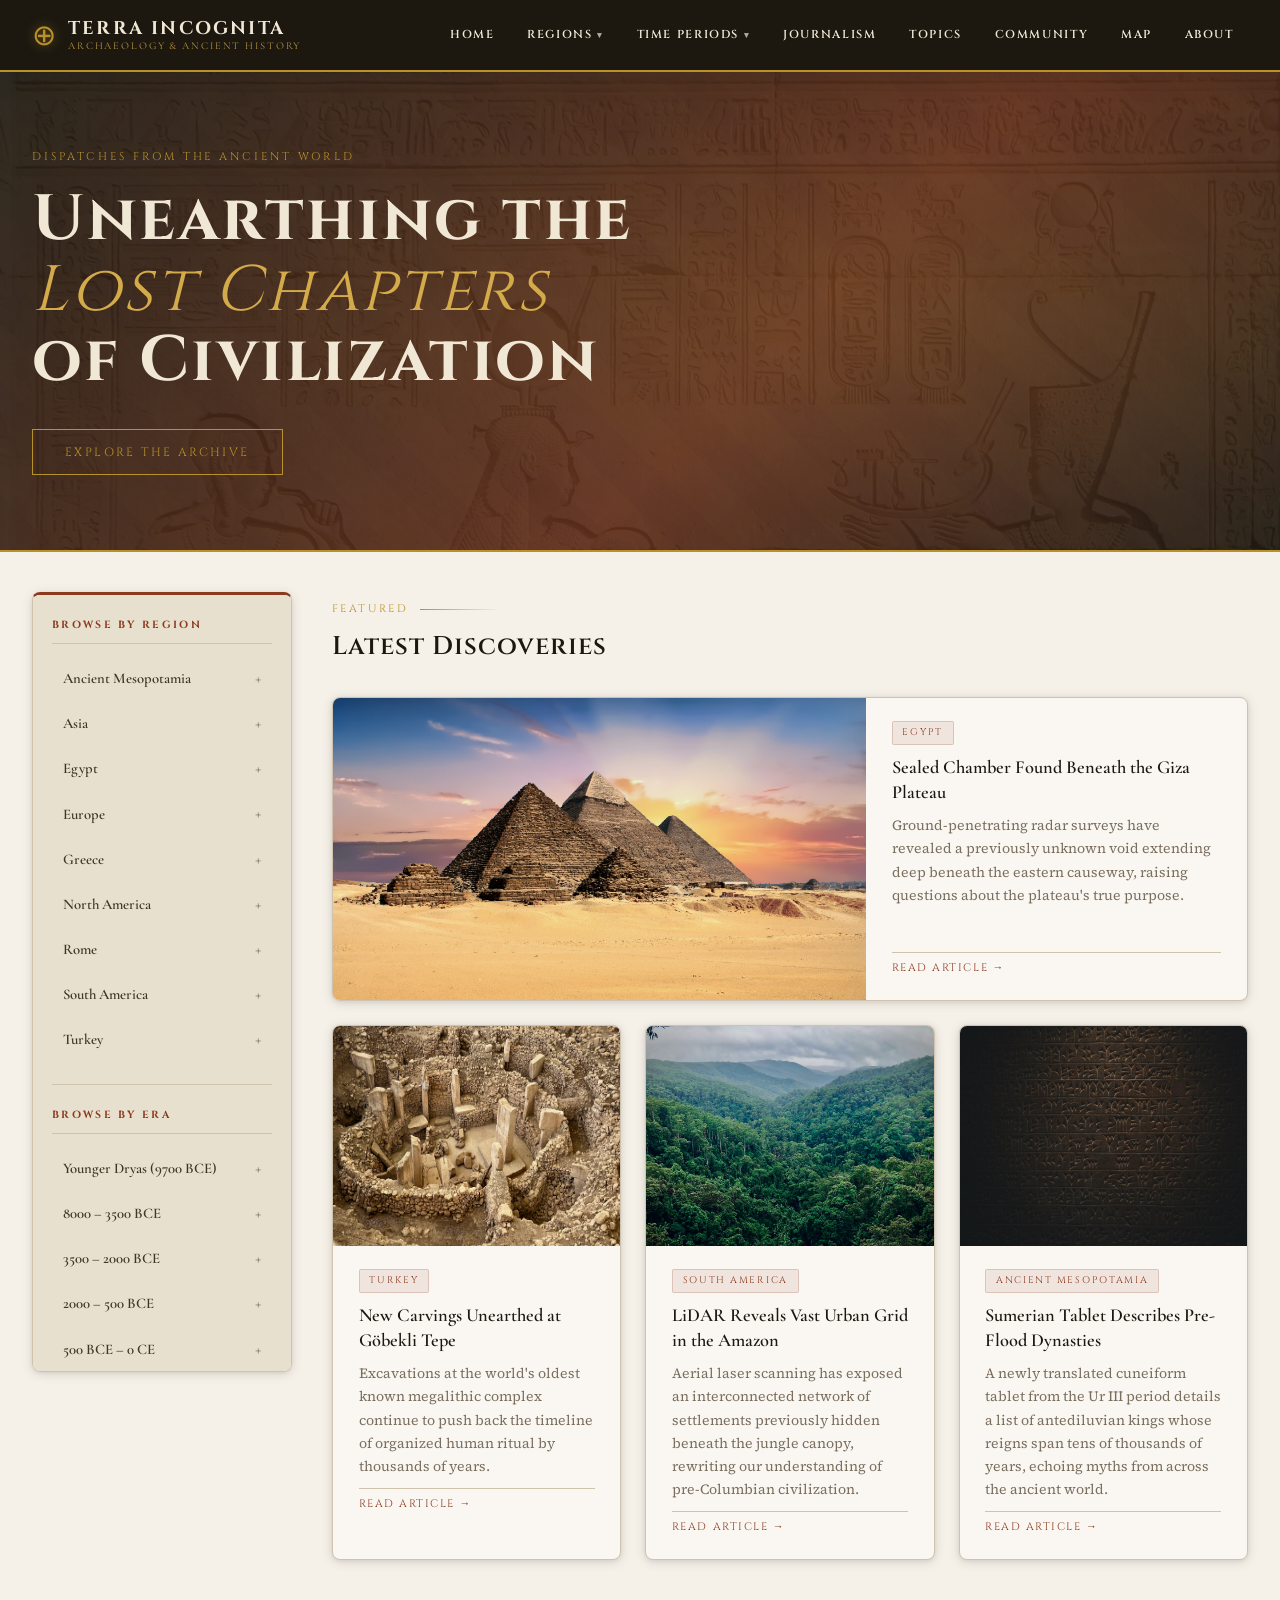
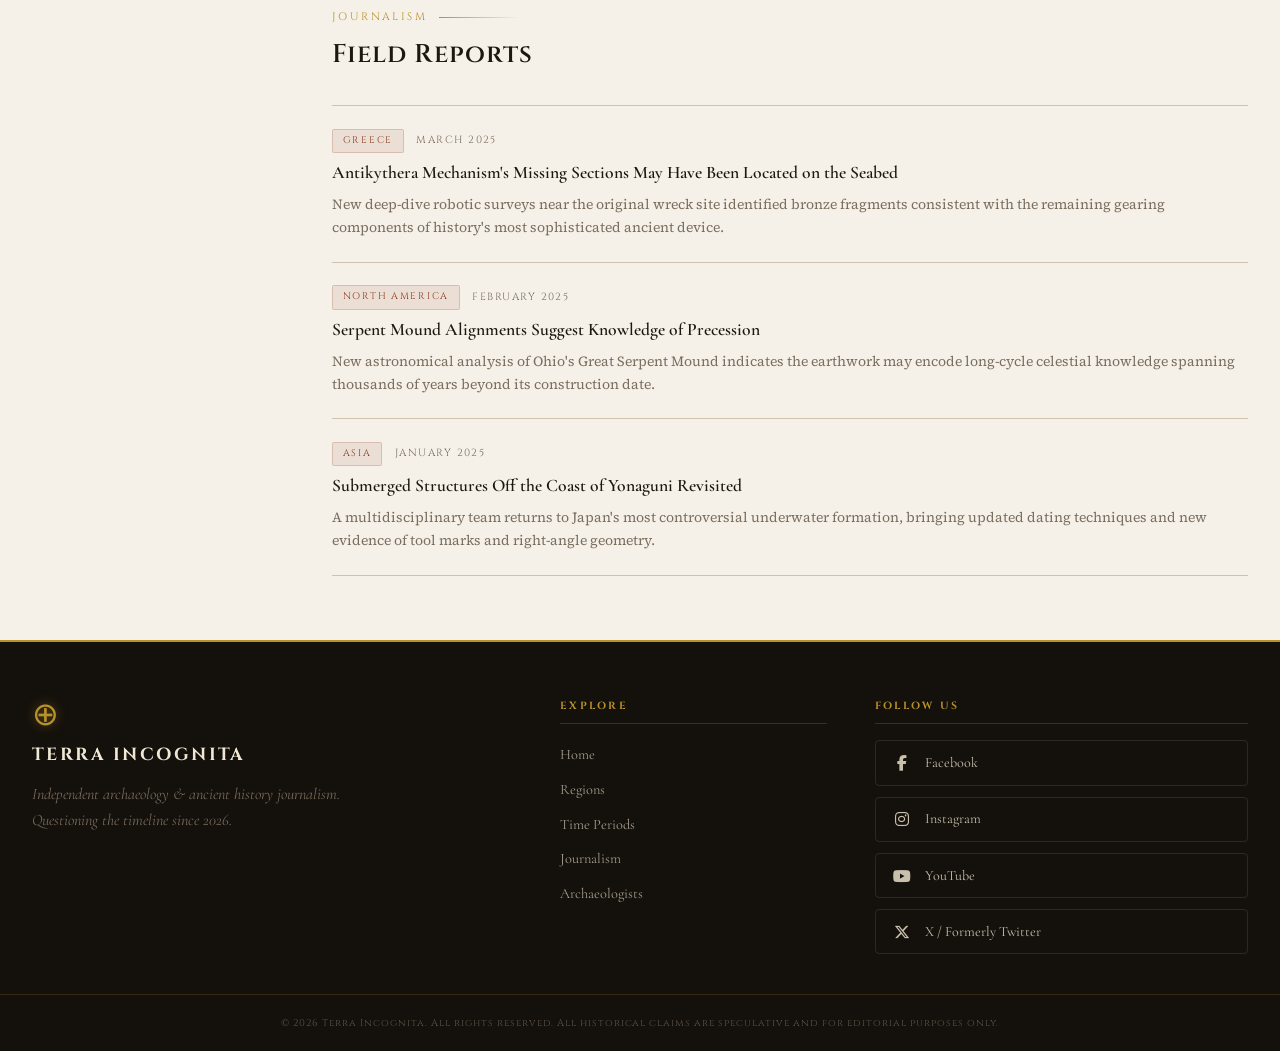
==== index.html @ e6fec1bd "Initial commit, adding files to repository" ====
<!DOCTYPE html>
<html lang="en">
<head>
  <meta charset="UTF-8" />
  <meta name="viewport" content="width=device-width, initial-scale=1.0" />
  <meta name="description" content="Terra Incognita is an interactive research platform dedicated to archaeology and ancient history. We explore the mysteries of the past, speculate about pre-flood civilizations, question established timelines, and share groundbreaking discoveries from around the world." />
  <meta name="keywords" content="archaeology, ancient history, discoveries, ancient civilizations" />
  <title>Terra Incognita — Archaeology & Ancient History</title>
  <link rel="stylesheet" href="css/styles.css" />
  <!-- Google Fonts -->
  <link rel="preconnect" href="https://fonts.googleapis.com">
  <link rel="preconnect" href="https://fonts.gstatic.com" crossorigin>
  <link href="https://fonts.googleapis.com/css2?family=Cormorant+Garamond:ital,wght@0,300;0,400;0,600;0,700;1,300;1,400&family=Cinzel:wght@400;600;700&family=Source+Serif+4:ital,wght@0,300;0,400;1,300&display=swap" rel="stylesheet">
  <!-- Font Awesome for social icons -->
  <link rel="stylesheet" href="https://cdnjs.cloudflare.com/ajax/libs/font-awesome/6.5.0/css/all.min.css" />
</head>
<body>

  <!-- ===== HEADER / NAV ===== -->
  <header class="site-header">
    <div class="header-inner">
      <div class="logo">
        <span class="logo-symbol">⊕</span>
        <div class="logo-text">
          <span class="logo-title">Terra Incognita</span>
          <span class="logo-sub">Archaeology &amp; Ancient History</span>
        </div>
      </div>

      <nav class="main-nav">
        <ul class="nav-list">

          <li class="nav-item"><a href="#" class="nav-link">Home</a></li>

          <!-- REGIONS DROPDOWN -->
          <li class="nav-item has-dropdown">
            <a href="#" class="nav-link dropdown-toggle">
              Regions <span class="caret">&#9662;</span>
            </a>
            <ul class="dropdown-menu">
              <li><a href="#">Ancient Mesopotamia</a></li>
              <li><a href="#">Asia</a></li>
              <li><a href="#">Egypt</a></li>
              <li><a href="#">Europe</a></li>
              <li><a href="#">Greece</a></li>
              <li><a href="#">North America</a></li>
              <li><a href="#">Rome</a></li>
              <li><a href="#">South America</a></li>
              <li><a href="#">Turkey</a></li>
            </ul>
          </li>

          <!-- TIME PERIODS DROPDOWN -->
          <li class="nav-item has-dropdown">
            <a href="#" class="nav-link dropdown-toggle">
              Time Periods <span class="caret">&#9662;</span>
            </a>
            <ul class="dropdown-menu">
              <li><a href="#">Younger Dryas (9700 BCE)</a></li>
              <li><a href="#">8000 – 3500 BCE</a></li>
              <li><a href="#">3500 – 2000 BCE</a></li>
              <li><a href="#">2000 – 500 BCE</a></li>
              <li><a href="#">500 BCE – 0 CE</a></li>
            </ul>
          </li>

          <li class="nav-item"><a href="#" class="nav-link">Journalism</a></li>
          <li class="nav-item"><a href="#" class="nav-link">Topics</a></li>
          <li class="nav-item"><a href="#" class="nav-link">Community</a></li>
          <li class="nav-item"><a href="#" class="nav-link">Map</a></li>
          <li class="nav-item"><a href="#" class="nav-link">About</a></li>

        </ul>
      </nav>

      <!-- Hamburger for mobile -->
      <button class="hamburger" id="hamburger" aria-label="Open menu">
        <span></span><span></span><span></span>
      </button>
    </div>
  </header>

  <!-- ===== HERO BANNER ===== -->
  <section class="hero">
    <div class="hero-content">
      <p class="hero-eyebrow">Dispatches from the Ancient World</p>
      <h1 class="hero-headline">Unearthing the<br><em>Lost Chapters</em><br>of Civilization</h1>
      <a href="#" class="hero-cta">Explore the Archive</a>
    </div>
    <div class="hero-img">
      <img src="images/bambuk-egypt-2230584.jpg" alt="Ancient hieroglyphs" class="hero-img2">
    </div>
    <div class="hero-overlay"></div>
  </section>

  <!-- ===== MAIN LAYOUT ===== -->
  <div class="page-wrapper">

    <!-- ===== SIDEBAR ===== -->
    <aside class="sidebar">
      <div class="sidebar-inner">

        <h3 class="sidebar-heading">Browse by Region</h3>

        <!-- Region: Ancient Mesopotamia -->
        <details class="sidebar-section">
          <summary class="sidebar-region">Ancient Mesopotamia</summary>
          <ul class="sidebar-nested">
            <li><a href="#">— Sub-topic 1</a></li>
            <li><a href="#">— Sub-topic 2</a></li>
            <li><a href="#">— Sub-topic 3</a></li>
          </ul>
        </details>

        <!-- Region: Asia -->
        <details class="sidebar-section">
          <summary class="sidebar-region">Asia</summary>
          <ul class="sidebar-nested">
            <li><a href="#">— Sub-topic 1</a></li>
            <li><a href="#">— Sub-topic 2</a></li>
            <li><a href="#">— Sub-topic 3</a></li>
          </ul>
        </details>

        <!-- Region: Egypt -->
        <details class="sidebar-section">
          <summary class="sidebar-region">Egypt</summary>
          <ul class="sidebar-nested">
            <li><a href="#">— Sub-topic 1</a></li>
            <li><a href="#">— Sub-topic 2</a></li>
            <li><a href="#">— Sub-topic 3</a></li>
          </ul>
        </details>

        <!-- Region: Europe -->
        <details class="sidebar-section">
          <summary class="sidebar-region">Europe</summary>
          <ul class="sidebar-nested">
            <li><a href="#">— Sub-topic 1</a></li>
            <li><a href="#">— Sub-topic 2</a></li>
            <li><a href="#">— Sub-topic 3</a></li>
          </ul>
        </details>

        <!-- Region: Greece -->
        <details class="sidebar-section">
          <summary class="sidebar-region">Greece</summary>
          <ul class="sidebar-nested">
            <li><a href="#">— Sub-topic 1</a></li>
            <li><a href="#">— Sub-topic 2</a></li>
            <li><a href="#">— Sub-topic 3</a></li>
          </ul>
        </details>

        <!-- Region: North America -->
        <details class="sidebar-section">
          <summary class="sidebar-region">North America</summary>
          <ul class="sidebar-nested">
            <li><a href="#">— Sub-topic 1</a></li>
            <li><a href="#">— Sub-topic 2</a></li>
            <li><a href="#">— Sub-topic 3</a></li>
          </ul>
        </details>

        <!-- Region: Rome -->
        <details class="sidebar-section">
          <summary class="sidebar-region">Rome</summary>
          <ul class="sidebar-nested">
            <li><a href="#">— Sub-topic 1</a></li>
            <li><a href="#">— Sub-topic 2</a></li>
            <li><a href="#">— Sub-topic 3</a></li>
          </ul>
        </details>

        <!-- Region: South America -->
        <details class="sidebar-section">
          <summary class="sidebar-region">South America</summary>
          <ul class="sidebar-nested">
            <li><a href="#">— Sub-topic 1</a></li>
            <li><a href="#">— Sub-topic 2</a></li>
            <li><a href="#">— Sub-topic 3</a></li>
          </ul>
        </details>

        <!-- Region: Turkey -->
        <details class="sidebar-section">
          <summary class="sidebar-region">Turkey</summary>
          <ul class="sidebar-nested">
            <li><a href="#">— Sub-topic 1</a></li>
            <li><a href="#">— Sub-topic 2</a></li>
            <li><a href="#">— Sub-topic 3</a></li>
          </ul>
        </details>

        <div class="sidebar-divider"></div>

        <h3 class="sidebar-heading">Browse by Era</h3>

        <!-- Time Period: Younger Dryas -->
        <details class="sidebar-section">
          <summary class="sidebar-region">Younger Dryas (9700 BCE)</summary>
          <ul class="sidebar-nested">
            <li><a href="#">— Sub-topic 1</a></li>
            <li><a href="#">— Sub-topic 2</a></li>
            <li><a href="#">— Sub-topic 3</a></li>
          </ul>
        </details>

        <!-- Time Period: 8000–3500 BCE -->
        <details class="sidebar-section">
          <summary class="sidebar-region">8000 – 3500 BCE</summary>
          <ul class="sidebar-nested">
            <li><a href="#">— Sub-topic 1</a></li>
            <li><a href="#">— Sub-topic 2</a></li>
            <li><a href="#">— Sub-topic 3</a></li>
          </ul>
        </details>

        <!-- Time Period: 3500–2000 BCE -->
        <details class="sidebar-section">
          <summary class="sidebar-region">3500 – 2000 BCE</summary>
          <ul class="sidebar-nested">
            <li><a href="#">— Sub-topic 1</a></li>
            <li><a href="#">— Sub-topic 2</a></li>
            <li><a href="#">— Sub-topic 3</a></li>
          </ul>
        </details>

        <!-- Time Period: 2000–500 BCE -->
        <details class="sidebar-section">
          <summary class="sidebar-region">2000 – 500 BCE</summary>
          <ul class="sidebar-nested">
            <li><a href="#">— Sub-topic 1</a></li>
            <li><a href="#">— Sub-topic 2</a></li>
            <li><a href="#">— Sub-topic 3</a></li>
          </ul>
        </details>

        <!-- Time Period: 500 BCE–0 CE -->
        <details class="sidebar-section">
          <summary class="sidebar-region">500 BCE – 0 CE</summary>
          <ul class="sidebar-nested">
            <li><a href="#">— Sub-topic 1</a></li>
            <li><a href="#">— Sub-topic 2</a></li>
            <li><a href="#">— Sub-topic 3</a></li>
          </ul>
        </details>

      </div>
    </aside>

    <!-- ===== MAIN CONTENT ===== -->
    <main class="main-content">

      <div class="section-label">Featured</div>
      <h2 class="section-title">Latest Discoveries</h2>

      <div class="card-grid">

        <article class="card card-featured">
          <div class="card-img-wrap">
            <div class="card-img-placeholder img-1">
              <img src="images/pyramids_giza1.jpg" alt="Pyramids of Giza">
            </div>
          </div>
          <div class="card-body">
            <span class="card-tag">Egypt</span>
            <h3 class="card-title">Sealed Chamber Found Beneath the Giza Plateau</h3>
            <p class="card-excerpt">Ground-penetrating radar surveys have revealed a previously unknown void extending deep beneath the eastern causeway, raising questions about the plateau's true purpose.</p>
            <a href="#" class="card-link">Read Article →</a>
          </div>
        </article>

        <article class="card">
          <div class="card-img-wrap">
            <div class="card-img-placeholder img-2">
              <img src="images/gobekli_tepe1.jpg" alt="Göbekli Tepe carvings">
            </div>
          </div>
          <div class="card-body">
            <span class="card-tag">Turkey</span>
            <h3 class="card-title">New Carvings Unearthed at Göbekli Tepe</h3>
            <p class="card-excerpt">Excavations at the world's oldest known megalithic complex continue to push back the timeline of organized human ritual by thousands of years.</p>
            <a href="#" class="card-link">Read Article →</a>
          </div>
        </article>

        <article class="card">
          <div class="card-img-wrap">
            <div class="card-img-placeholder img-3">
              <img src="images/amazon_rainforest1.jpg" alt="Amazon jungle">
            </div>
          </div>
          <div class="card-body">
            <span class="card-tag">South America</span>
            <h3 class="card-title">LiDAR Reveals Vast Urban Grid in the Amazon</h3>
            <p class="card-excerpt">Aerial laser scanning has exposed an interconnected network of settlements previously hidden beneath the jungle canopy, rewriting our understanding of pre-Columbian civilization.</p>
            <a href="#" class="card-link">Read Article →</a>
          </div>
        </article>

        <article class="card">
          <div class="card-img-wrap">
            <div class="card-img-placeholder img-4">
              <img src="images/sumerian_tablet.jpg" alt="Sumerian cuneiform tablet">
            </div>
          </div>
          <div class="card-body">
            <span class="card-tag">Ancient Mesopotamia</span>
            <h3 class="card-title">Sumerian Tablet Describes Pre-Flood Dynasties</h3>
            <p class="card-excerpt">A newly translated cuneiform tablet from the Ur III period details a list of antediluvian kings whose reigns span tens of thousands of years, echoing myths from across the ancient world.</p>
            <a href="#" class="card-link">Read Article →</a>
          </div>
        </article>

      </div>

      <div class="section-label" style="margin-top:3rem;">Journalism</div>
      <h2 class="section-title">Field Reports</h2>

      <div class="list-articles">
        <article class="list-article">
          <div class="list-article-meta">
            <span class="card-tag">Greece</span>
            <span class="list-date">March 2025</span>
          </div>
          <h4><a href="#">Antikythera Mechanism's Missing Sections May Have Been Located on the Seabed</a></h4>
          <p>New deep-dive robotic surveys near the original wreck site identified bronze fragments consistent with the remaining gearing components of history's most sophisticated ancient device.</p>
        </article>
        <article class="list-article">
          <div class="list-article-meta">
            <span class="card-tag">North America</span>
            <span class="list-date">February 2025</span>
          </div>
          <h4><a href="#">Serpent Mound Alignments Suggest Knowledge of Precession</a></h4>
          <p>New astronomical analysis of Ohio's Great Serpent Mound indicates the earthwork may encode long-cycle celestial knowledge spanning thousands of years beyond its construction date.</p>
        </article>
        <article class="list-article">
          <div class="list-article-meta">
            <span class="card-tag">Asia</span>
            <span class="list-date">January 2025</span>
          </div>
          <h4><a href="#">Submerged Structures Off the Coast of Yonaguni Revisited</a></h4>
          <p>A multidisciplinary team returns to Japan's most controversial underwater formation, bringing updated dating techniques and new evidence of tool marks and right-angle geometry.</p>
        </article>
      </div>

    </main>
  </div><!-- End-page-wrapper -->

  <!-- ===== FOOTER ===== -->
  <footer class="site-footer">
    <div class="footer-inner">

      <div class="footer-brand">
        <span class="logo-symbol">⊕</span>
        <span class="footer-brand-name">Terra Incognita</span>
        <p class="footer-tagline">Independent archaeology &amp; ancient history journalism.<br>Questioning the timeline since 2026.</p>
      </div>

      <div class="footer-links">
        <h4 class="footer-heading">Explore</h4>
        <ul>
          <li><a href="#">Home</a></li>
          <li><a href="#">Regions</a></li>
          <li><a href="#">Time Periods</a></li>
          <li><a href="#">Journalism</a></li>
          <li><a href="#">Archaeologists</a></li>
        </ul>
      </div>

      <div class="footer-social">
        <h4 class="footer-heading">Follow Us</h4>
        <div class="social-icons">

          <a href="#" class="social-icon facebook" aria-label="Facebook">
            <i class="fa-brands fa-facebook-f"></i>
            <span>Facebook</span>
          </a>

          <a href="#" class="social-icon instagram" aria-label="Instagram">
            <i class="fa-brands fa-instagram"></i>
            <span>Instagram</span>
          </a>

          <a href="#" class="social-icon youtube" aria-label="YouTube">
            <i class="fa-brands fa-youtube"></i>
            <span>YouTube</span>
          </a>

          <a href="#" class="social-icon twitter" aria-label="X">
            <i class="fa-brands fa-x-twitter"></i>
            <span>X / Formerly Twitter</span>
          </a>

        </div>
      </div>

    </div>

    <div class="footer-bottom">
      <p>&copy; 2026 Terra Incognita. All rights reserved. All historical claims are speculative and for editorial purposes only.</p>
    </div>
  </footer>

  <script>
    // Mobile hamburger toggle
    const ham = document.getElementById('hamburger');
    const nav = document.querySelector('.main-nav');
    ham.addEventListener('click', () => {
      nav.classList.toggle('open');
      ham.classList.toggle('active');
    });

    // Close dropdown on outside click
    document.addEventListener('click', (e) => {
      if (!e.target.closest('.has-dropdown')) {
        document.querySelectorAll('.dropdown-menu').forEach(d => d.classList.remove('show'));
      }
    });

    // Nav dropdown toggle on click (better than CSS hover for accessibility)
    document.querySelectorAll('.has-dropdown > .nav-link').forEach(link => {
      link.addEventListener('click', (e) => {
        e.preventDefault();
        const menu = link.nextElementSibling;
        const isOpen = menu.classList.contains('show');
        document.querySelectorAll('.dropdown-menu').forEach(d => d.classList.remove('show'));
        if (!isOpen) menu.classList.add('show');
      });
    });
  </script>
</body>
</html>
---- css/styles.css ----
/* ============================================================
   TERRA INCOGNITA — Main Stylesheet
   Aesthetic: Aged parchment meets editorial museum catalog
   ============================================================ */

/* ── CSS Custom Properties ── */
:root {
  --color-bg:         #f5f0e8;       /* warm parchment */
  --color-bg-alt:     #ede7d9;       /* slightly darker parchment */
  --color-surface:    #faf7f2;       /* near-white card bg */
  --color-dark:       #1c1810;       /* deep ink brown */
  --color-mid:        #3d3527;       /* medium brown */
  --color-text:       #2e2619;       /* body text */
  --color-muted:      #7a6e5f;       /* secondary text */
  --color-accent:     #8b3a1e;       /* terracotta red */
  --color-accent-lt:  #c0602e;       /* lighter terracotta */
  --color-gold:       #b8912a;       /* antique gold */
  --color-gold-lt:    #d4ab4a;       /* lighter gold */
  --color-border:     #cfc3ae;       /* parchment border */
  --color-border-dk:  #9e8f7a;       /* darker border */
  --color-header-bg:  #1c1810;       /* header background */
  --color-header-txt: #f0e8d5;       /* header text */
  --color-sidebar-bg: #e8e0cf;       /* sidebar background */
  --color-footer-bg:  #14100b;       /* deep footer */
  --color-footer-txt: #c8bfad;       /* footer text */

  --font-display:     'Cinzel', 'Times New Roman', serif;
  --font-serif:       'Cormorant Garamond', 'Georgia', serif;
  --font-body:        'Source Serif 4', 'Georgia', serif;

  --radius-sm:        4px;
  --radius-md:        8px;
  --shadow-card:      0 2px 12px rgba(28,24,16,0.12), 0 1px 4px rgba(28,24,16,0.08);
  --shadow-nav:       0 4px 24px rgba(28,24,16,0.25);

  --nav-height:       72px;
  --sidebar-width:    260px;
  --max-width:        1300px;

  --transition:       0.22s ease;
}

/* ── Reset & Base ── */
*, *::before, *::after { box-sizing: border-box; margin: 0; padding: 0; }

html { scroll-behavior: smooth; }

body {
  background-color: var(--color-bg);
  color: var(--color-text);
  font-family: var(--font-body);
  font-size: 16px;
  line-height: 1.7;
  min-height: 100vh;
}

a { color: var(--color-accent); text-decoration: none; transition: color var(--transition); }
a:hover { color: var(--color-gold); }

img { max-width: 100%; display: block; }

ul { list-style: none; }

/* ── Decorative rule helper ── */
.section-label {
  font-family: var(--font-display);
  font-size: 0.68rem;
  letter-spacing: 0.22em;
  text-transform: uppercase;
  color: var(--color-gold);
  display: flex;
  align-items: center;
  gap: 0.75rem;
  margin-bottom: 0.4rem;
}
.section-label::after {
  content: '';
  flex: 1;
  height: 1px;
  background: linear-gradient(to right, var(--color-gold), transparent);
  max-width: 80px;
}

.section-title {
  font-family: var(--font-display);
  font-size: 1.6rem;
  font-weight: 600;
  color: var(--color-dark);
  margin-bottom: 1.8rem;
  letter-spacing: 0.04em;
}

/* ============================================================
   HEADER
   ============================================================ */
.site-header {
  position: sticky;
  top: 0;
  z-index: 1000;
  background-color: var(--color-header-bg);
  border-bottom: 2px solid var(--color-gold);
  height: var(--nav-height);
  box-shadow: var(--shadow-nav);
}

.header-inner {
  max-width: var(--max-width);
  margin: 0 auto;
  padding: 0 2rem;
  height: 100%;
  display: flex;
  align-items: center;
  justify-content: space-between;
  gap: 2rem;
}

/* Logo */
.logo {
  display: flex;
  align-items: center;
  gap: 0.75rem;
  flex-shrink: 0;
  text-decoration: none;
}

.logo-symbol {
  font-size: 1.8rem;
  color: var(--color-gold);
  line-height: 1;
  filter: drop-shadow(0 0 6px rgba(184,145,42,0.5));
}

.logo-text {
  display: flex;
  flex-direction: column;
  line-height: 1.15;
}

.logo-title {
  font-family: var(--font-display);
  font-size: 1.15rem;
  font-weight: 700;
  color: var(--color-header-txt);
  letter-spacing: 0.12em;
  text-transform: uppercase;
}

.logo-sub {
  font-family: var(--font-serif);
  font-size: 0.65rem;
  color: var(--color-gold-lt);
  letter-spacing: 0.18em;
  text-transform: uppercase;
  opacity: 0.85;
}

/* Navigation */
.main-nav { flex: 1; }

.nav-list {
  display: flex;
  align-items: center;
  justify-content: flex-end;
  gap: 0.25rem;
}

.nav-item { position: relative; }

.nav-link {
  display: flex;
  align-items: center;
  gap: 0.3rem;
  padding: 0.45rem 0.9rem;
  font-family: var(--font-display);
  font-size: 0.72rem;
  font-weight: 600;
  letter-spacing: 0.14em;
  text-transform: uppercase;
  color: var(--color-header-txt);
  border-radius: var(--radius-sm);
  transition: color var(--transition), background var(--transition);
  white-space: nowrap;
}

.nav-link:hover,
.nav-item:hover > .nav-link {
  color: var(--color-gold);
  background: rgba(255,255,255,0.05);
}

.caret {
  font-size: 0.55rem;
  opacity: 0.7;
  transition: transform var(--transition);
}

.has-dropdown:hover .caret,
.dropdown-menu.show ~ .caret {
  transform: rotate(180deg);
}

/* Dropdown Menus */
.dropdown-menu {
  position: absolute;
  top: calc(100% + 8px);
  left: 50%;
  transform: translateX(-50%);
  background: var(--color-dark);
  border: 1px solid var(--color-gold);
  border-top: 2px solid var(--color-gold);
  border-radius: 0 0 var(--radius-md) var(--radius-md);
  min-width: 220px;
  padding: 0.5rem 0;
  opacity: 0;
  visibility: hidden;
  transform: translateX(-50%) translateY(-8px);
  transition: opacity var(--transition), transform var(--transition), visibility var(--transition);
  box-shadow: 0 8px 24px rgba(0,0,0,0.35);
  z-index: 999;
}

.dropdown-menu.show,
.has-dropdown:hover .dropdown-menu {
  opacity: 1;
  visibility: visible;
  transform: translateX(-50%) translateY(0);
}

.dropdown-menu li a {
  display: block;
  padding: 0.5rem 1.2rem;
  font-family: var(--font-serif);
  font-size: 0.88rem;
  color: var(--color-footer-txt);
  letter-spacing: 0.04em;
  transition: color var(--transition), background var(--transition), padding var(--transition);
}

.dropdown-menu li a:hover {
  color: var(--color-gold);
  background: rgba(184,145,42,0.08);
  padding-left: 1.6rem;
}

.dropdown-menu li + li {
  border-top: 1px solid rgba(255,255,255,0.06);
}

/* Hamburger */
.hamburger {
  display: none;
  flex-direction: column;
  gap: 5px;
  background: none;
  border: none;
  cursor: pointer;
  padding: 4px;
}

.hamburger span {
  display: block;
  width: 24px;
  height: 2px;
  background: var(--color-header-txt);
  transition: transform var(--transition), opacity var(--transition);
}

.hamburger.active span:nth-child(1) { transform: translateY(7px) rotate(45deg); }
.hamburger.active span:nth-child(2) { opacity: 0; }
.hamburger.active span:nth-child(3) { transform: translateY(-7px) rotate(-45deg); }

/* ============================================================
   HERO BANNER
   ============================================================ */
.hero {
  position: relative;
  min-height: 480px;
  display: flex;
  align-items: center;
  overflow: hidden;
  background:
    linear-gradient(135deg, rgba(28,24,16,0.82) 0%, rgba(139,58,30,0.55) 60%, rgba(28,24,16,0.7) 100%),
    repeating-linear-gradient(
      45deg,
      transparent,
      transparent 40px,
      rgba(184,145,42,0.04) 40px,
      rgba(184,145,42,0.04) 80px
    ),
    #2a2016;
  border-bottom: 2px solid var(--color-gold);
}

.hero::before {
  content: '';
  position: absolute;
  inset: 0;
  background:
    radial-gradient(ellipse at 70% 50%, rgba(184,145,42,0.12) 0%, transparent 60%);
  pointer-events: none;
}

.hero-content {
  max-width: var(--max-width);
  width: 100%;
  margin: 0 auto;
  padding: 4rem 2rem;
  position: relative;
  z-index: 2;
}

.hero-eyebrow {
  font-family: var(--font-display);
  font-size: 0.7rem;
  letter-spacing: 0.26em;
  text-transform: uppercase;
  color: var(--color-gold);
  margin-bottom: 1.2rem;
}

.hero-headline {
  font-family: var(--font-display);
  font-size: clamp(2.4rem, 5vw, 4.2rem);
  font-weight: 700;
  line-height: 1.1;
  color: var(--color-header-txt);
  letter-spacing: 0.04em;
  margin-bottom: 2rem;
}

.hero-headline em {
  font-style: italic;
  color: var(--color-gold-lt);
  font-weight: 300;
}

.hero-cta {
  display: inline-block;
  padding: 0.75rem 2rem;
  background: transparent;
  border: 1.5px solid var(--color-gold);
  color: var(--color-gold);
  font-family: var(--font-display);
  font-size: 0.75rem;
  letter-spacing: 0.2em;
  text-transform: uppercase;
  transition: background var(--transition), color var(--transition);
}

.hero-cta:hover {
  background: var(--color-gold);
  color: var(--color-dark);
}

.hero-img {
  position: absolute;
  top: 0;
  right: 0;
  bottom: 0;
  left: 0;
  opacity: 0.07;
}

/* ============================================================
   PAGE LAYOUT — Sidebar + Main
   ============================================================ */
.page-wrapper {
  max-width: var(--max-width);
  margin: 0 auto;
  padding: 0 2rem 4rem;
  display: grid;
  grid-template-columns: var(--sidebar-width) 1fr;
  gap: 2.5rem;
  align-items: start;
  padding-top: 2.5rem;
}

/* ============================================================
   SIDEBAR
   ============================================================ */
.sidebar {
  position: sticky;
  top: calc(var(--nav-height) + 1.5rem);
  max-height: calc(100vh - var(--nav-height) - 3rem);
  overflow-y: auto;
  background: var(--color-sidebar-bg);
  border: 1px solid var(--color-border);
  border-top: 3px solid var(--color-accent);
  border-radius: var(--radius-md);
  box-shadow: var(--shadow-card);
}

/* Custom scrollbar for sidebar */
.sidebar::-webkit-scrollbar { width: 5px; }
.sidebar::-webkit-scrollbar-track { background: transparent; }
.sidebar::-webkit-scrollbar-thumb { background: var(--color-border-dk); border-radius: 99px; }

.sidebar-inner { padding: 1.4rem 1.2rem 1.8rem; }

.sidebar-heading {
  font-family: var(--font-display);
  font-size: 0.65rem;
  letter-spacing: 0.22em;
  text-transform: uppercase;
  color: var(--color-accent);
  margin-bottom: 0.8rem;
  padding-bottom: 0.5rem;
  border-bottom: 1px solid var(--color-border);
}

.sidebar-divider {
  height: 1px;
  background: var(--color-border);
  margin: 1.4rem 0;
}

/* Sidebar details / collapsibles */
.sidebar-section {
  margin-bottom: 2px;
}

.sidebar-section summary.sidebar-region {
  display: flex;
  align-items: center;
  justify-content: space-between;
  padding: 0.5rem 0.7rem;
  font-family: var(--font-serif);
  font-size: 0.92rem;
  font-weight: 600;
  color: var(--color-mid);
  cursor: pointer;
  border-radius: var(--radius-sm);
  transition: background var(--transition), color var(--transition);
  list-style: none;
  user-select: none;
}

.sidebar-region::-webkit-details-marker { display: none; }

.sidebar-region::after {
  content: '+';
  font-size: 1rem;
  font-weight: 300;
  color: var(--color-muted);
  transition: transform var(--transition), color var(--transition);
  flex-shrink: 0;
}

.sidebar-section[open] > .sidebar-region::after {
  content: '−';
  color: var(--color-accent);
}

.sidebar-region:hover {
  background: rgba(139,58,30,0.07);
  color: var(--color-accent);
}

.sidebar-section[open] > .sidebar-region {
  color: var(--color-accent);
}

/* Nested list */
.sidebar-nested {
  padding: 0.4rem 0 0.6rem 0.6rem;
  border-left: 2px solid var(--color-border);
  margin-left: 1rem;
  margin-bottom: 0.2rem;
}

.sidebar-nested li a {
  display: block;
  padding: 0.3rem 0.5rem;
  font-family: var(--font-body);
  font-size: 0.82rem;
  color: var(--color-muted);
  transition: color var(--transition), padding var(--transition);
}

.sidebar-nested li a:hover {
  color: var(--color-accent);
  padding-left: 0.9rem;
}

/* ============================================================
   MAIN CONTENT
   ============================================================ */
.main-content {
  min-width: 0; /* prevent grid blowout */
  padding-top: 0.5rem;
}

/* ── Card Grid ── */
.card-grid {
  display: grid;
  grid-template-columns: repeat(auto-fill, minmax(260px, 1fr));
  gap: 1.5rem;
}

.card {
  background: var(--color-surface);
  border: 1px solid var(--color-border);
  border-radius: var(--radius-md);
  overflow: hidden;
  box-shadow: var(--shadow-card);
  transition: transform var(--transition), box-shadow var(--transition);
}

.card:hover {
  transform: translateY(-4px);
  box-shadow: 0 8px 28px rgba(28,24,16,0.18);
}

.card-featured {
  grid-column: 1 / -1;
  display: grid;
  grid-template-columns: 1.4fr 1fr;
}

.card-img-wrap { overflow: hidden; }

.card-img-placeholder {
  display: flex;
  width: 100%;
  height: 220px;
  transition: transform 0.4s ease;
}

.card-featured .card-img-placeholder { height: 100%; min-height: 260px; }

.card:hover .card-img-placeholder { transform: scale(1.04); }

/* Placeholder images using CSS gradients to simulate themed images
.img-1 {
  background: linear-gradient(135deg, #3d2e1a 0%, #6b4423 40%, #8b6635 70%, #b89054 100%);
}
.img-2 {
  background: linear-gradient(135deg, #1a2a3d 0%, #2d5a6b 40%, #4a8a7a 70%, #6baa8a 100%);
}
.img-3 {
  background: linear-gradient(135deg, #1a3d20 0%, #2d6b35 40%, #4a8a50 70%, #6baa72 100%);
}
.img-4 {
  background: linear-gradient(135deg, #3d1a1a 0%, #6b2828 40%, #8a4a35 70%, #aa7050 100%);
}*/

.card-body {
  padding: 1.4rem 1.6rem;
  display: flex;
  flex-direction: column;
  gap: 0.6rem;
}

.card-tag {
  font-family: var(--font-display);
  font-size: 0.6rem;
  letter-spacing: 0.18em;
  text-transform: uppercase;
  color: var(--color-accent);
  background: rgba(139,58,30,0.09);
  padding: 0.2rem 0.6rem;
  border-radius: 2px;
  align-self: flex-start;
  border: 1px solid rgba(139,58,30,0.2);
}

.card-title {
  font-family: var(--font-serif);
  font-size: 1.15rem;
  font-weight: 600;
  line-height: 1.35;
  color: var(--color-dark);
}

.card-excerpt {
  font-size: 0.88rem;
  color: var(--color-muted);
  line-height: 1.65;
}

.card-link {
  font-family: var(--font-display);
  font-size: 0.68rem;
  letter-spacing: 0.14em;
  text-transform: uppercase;
  color: var(--color-accent);
  margin-top: auto;
  padding-top: 0.4rem;
  border-top: 1px solid var(--color-border);
  transition: color var(--transition), letter-spacing var(--transition);
}

.card-link:hover {
  color: var(--color-gold);
  letter-spacing: 0.2em;
}

/* ── List Articles ── */
.list-articles {
  display: flex;
  flex-direction: column;
  gap: 0;
}

.list-article {
  padding: 1.4rem 0;
  border-bottom: 1px solid var(--color-border);
}

.list-article:first-child { border-top: 1px solid var(--color-border); }

.list-article-meta {
  display: flex;
  align-items: center;
  gap: 0.8rem;
  margin-bottom: 0.5rem;
}

.list-date {
  font-family: var(--font-display);
  font-size: 0.65rem;
  letter-spacing: 0.14em;
  color: var(--color-muted);
  text-transform: uppercase;
}

.list-article h4 {
  font-family: var(--font-serif);
  font-size: 1.1rem;
  font-weight: 600;
  color: var(--color-dark);
  line-height: 1.4;
  margin-bottom: 0.45rem;
}

.list-article h4 a {
  color: var(--color-dark);
  transition: color var(--transition);
}

.list-article h4 a:hover { color: var(--color-accent); }

.list-article p {
  font-size: 0.875rem;
  color: var(--color-muted);
  line-height: 1.65;
}

/* ============================================================
   FOOTER
   ============================================================ */
.site-footer {
  background-color: var(--color-footer-bg);
  border-top: 2px solid var(--color-gold);
  color: var(--color-footer-txt);
}

.footer-inner {
  max-width: var(--max-width);
  margin: 0 auto;
  padding: 3.5rem 2rem 2.5rem;
  display: grid;
  grid-template-columns: 1.8fr 1fr 1.4fr;
  gap: 3rem;
  align-items: start;
}

/* Footer brand */
.footer-brand {
  display: flex;
  flex-direction: column;
  gap: 0.7rem;
}

.footer-brand .logo-symbol {
  font-size: 2rem;
  color: var(--color-gold);
}

.footer-brand-name {
  font-family: var(--font-display);
  font-size: 1.1rem;
  font-weight: 700;
  color: var(--color-header-txt);
  letter-spacing: 0.14em;
  text-transform: uppercase;
}

.footer-tagline {
  font-family: var(--font-serif);
  font-size: 1rem;
  font-style: italic;
  color: var(--color-muted);
  line-height: 1.6;
  opacity: 0.95;
}

/* Footer links */
.footer-heading {
  font-family: var(--font-display);
  font-size: 0.65rem;
  letter-spacing: 0.22em;
  text-transform: uppercase;
  color: var(--color-gold);
  margin-bottom: 1rem;
  padding-bottom: 0.5rem;
  border-bottom: 1px solid rgba(184,145,42,0.25);
}

.footer-links ul {
  display: flex;
  flex-direction: column;
  gap: 0.45rem;
}

.footer-links ul li a {
  font-family: var(--font-serif);
  font-size: 0.9rem;
  color: var(--color-footer-txt);
  opacity: 0.8;
  transition: color var(--transition), opacity var(--transition);
}

.footer-links ul li a:hover {
  color: var(--color-gold);
  opacity: 1;
}

/* Social icons */
.social-icons {
  display: flex;
  flex-direction: column;
  gap: 0.7rem;
}

.social-icon {
  display: flex;
  align-items: center;
  gap: 0.85rem;
  padding: 0.6rem 1rem;
  border: 1px solid rgba(255,255,255,0.1);
  border-radius: var(--radius-sm);
  color: var(--color-footer-txt);
  font-family: var(--font-serif);
  font-size: 0.88rem;
  transition: background var(--transition), color var(--transition), border-color var(--transition), transform var(--transition);
  text-decoration: none;
}

.social-icon i {
  font-size: 1rem;
  width: 20px;
  text-align: center;
  flex-shrink: 0;
}

.social-icon:hover {
  transform: translateX(4px);
}

/* Platform-specific hover colors */
.social-icon.facebook:hover  { background: rgba(24,119,242,0.15); border-color: #1877f2; color: #5b9bf8; }
.social-icon.instagram:hover { background: rgba(225,48,108,0.15); border-color: #e1306c; color: #f77ab0; }
.social-icon.youtube:hover   { background: rgba(255,0,0,0.15);    border-color: #ff0000; color: #ff6464; }
.social-icon.twitter:hover   { background: rgba(255,255,255,0.08); border-color: rgba(255,255,255,0.35); color: #fff; }

/* Footer bottom bar */
.footer-bottom {
  border-top: 1px solid rgba(184,145,42,0.2);
  padding: 1.2rem 2rem;
  text-align: center;
}

.footer-bottom p {
  font-family: var(--font-display);
  font-size: 0.62rem;
  letter-spacing: 0.1em;
  color: var(--color-muted);
  opacity: 0.7;
}

/* ============================================================
   media queries for responsiveness
     (sidebar is removed, nav becomes hamburger style, card grid adjusts)
   ============================================================ */

/* Tablet */
@media (max-width: 1024px) {
  .page-wrapper {
    grid-template-columns: 220px 1fr;
    gap: 1.5rem;
  }
  .footer-inner {
    grid-template-columns: 1fr 1fr;
    gap: 2rem;
  }
  .footer-brand { grid-column: 1 / -1; }
}

/* Mobile */
@media (max-width: 768px) {
  .header-inner { padding: 0 1.2rem; }

  /* Show hamburger, hide nav */
  .hamburger { display: flex; }

  .main-nav {
    position: fixed;
    top: var(--nav-height);
    left: 0;
    right: 0;
    background: var(--color-dark);
    border-bottom: 2px solid var(--color-gold);
    padding: 1rem 1.5rem 1.5rem;
    transform: translateY(-110%);
    opacity: 0;
    transition: transform 0.3s ease, opacity 0.3s ease;
    z-index: 999;
    max-height: calc(100vh - var(--nav-height));
    overflow-y: auto;
  }

  .main-nav.open {
    transform: translateY(0);
    opacity: 1;
  }

  .nav-list {
    flex-direction: column;
    align-items: stretch;
    gap: 0;
  }

  .nav-link { padding: 0.75rem 0.5rem; font-size: 0.8rem; }

  .dropdown-menu {
    position: relative;
    transform: none;
    opacity: 1;
    visibility: visible;
    background: rgba(255,255,255,0.04);
    border: none;
    border-left: 2px solid var(--color-gold);
    margin-left: 1rem;
    box-shadow: none;
    display: none;
  }

  .dropdown-menu.show { display: block; }
  .has-dropdown:hover .dropdown-menu { opacity: 1; visibility: visible; }

  /* Sidebar disappears on mobile */
  .page-wrapper {
    grid-template-columns: 1fr;
    padding: 1.5rem 1rem 3rem;
  }

  .sidebar {
    display: none;
  }

  .card-featured {
    display: block;
    grid-template-columns: 1fr;
  }

  .card-img-placeholder {
    flex: 0 0 150px;
    height: 100%;
  }

  .footer-inner {
    grid-template-columns: 1fr;
    gap: 2rem;
    padding: 2.5rem 1.5rem 2rem;
  }

  .footer-brand { grid-column: unset; }

  .social-icons { flex-direction: row; flex-wrap: wrap; }
  .social-icon { flex: 1 1 calc(50% - 0.35rem); min-width: 130px; }
}

@media (max-width: 480px) {
  .hero-headline { font-size: 2rem; }
  .hero-img { display: flex; }
  .card-grid { grid-template-columns: 1fr; }
  .card-featured { grid-template-columns: 1fr; }
}
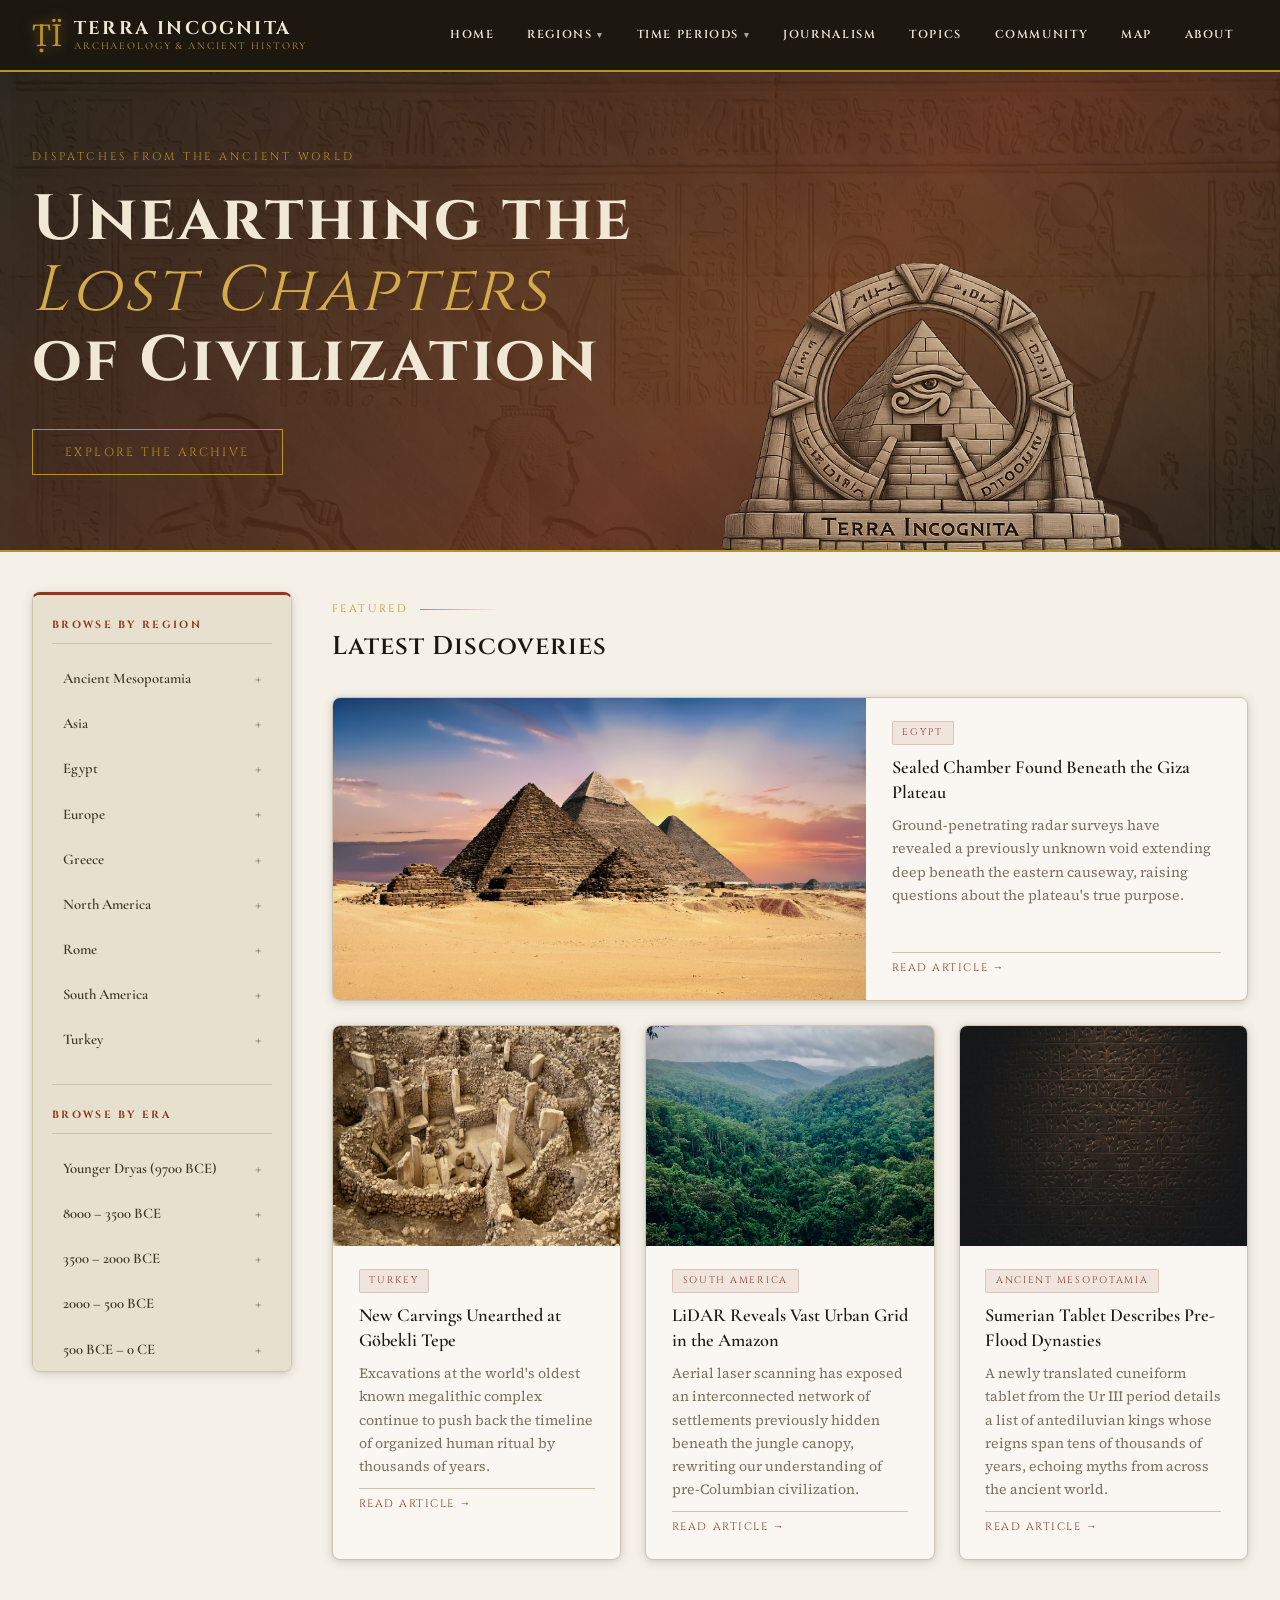
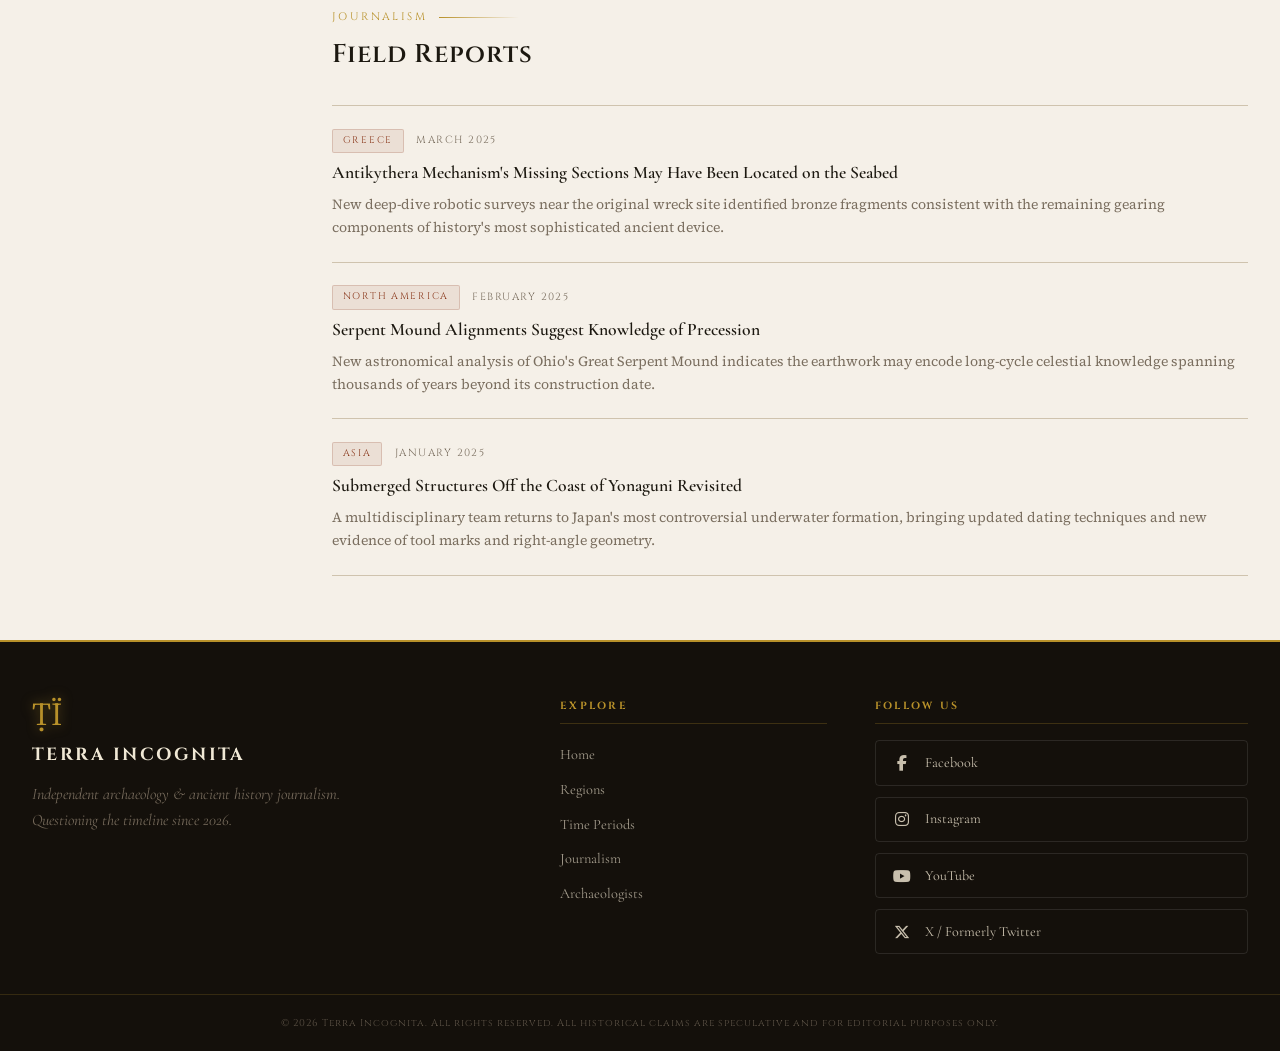
==== commit b9ac4018: "made changes to the logo next to title, added an image to the hero banner" ====
--- a/index.html
+++ b/index.html
@@ -20,7 +20,7 @@
   <header class="site-header">
     <div class="header-inner">
       <div class="logo">
-        <span class="logo-symbol">⊕</span>
+        <span class="logo-symbol">&#7788;&#207;</span>
         <div class="logo-text">
           <span class="logo-title">Terra Incognita</span>
           <span class="logo-sub">Archaeology &amp; Ancient History</span>
@@ -87,8 +87,11 @@
       <h1 class="hero-headline">Unearthing the<br><em>Lost Chapters</em><br>of Civilization</h1>
       <a href="#" class="hero-cta">Explore the Archive</a>
     </div>
-    <div class="hero-img">
-      <img src="images/bambuk-egypt-2230584.jpg" alt="Ancient hieroglyphs" class="hero-img2">
+    <div class="hero-img1-wrap">
+      <img src="images/bambuk-egypt-2230584.jpg" alt="Ancient hieroglyphs" class="hero-img1">
+    </div>
+    <div class="hero-img2-wrap">
+      <img src="images/Ti_logo.png" alt="Terra Incognita Logo" class="hero-img2">
     </div>
     <div class="hero-overlay"></div>
   </section>
@@ -353,9 +356,12 @@
     <div class="footer-inner">
 
       <div class="footer-brand">
-        <span class="logo-symbol">⊕</span>
+        <span class="logo-symbol">&#7788;&#207;</span>
         <span class="footer-brand-name">Terra Incognita</span>
         <p class="footer-tagline">Independent archaeology &amp; ancient history journalism.<br>Questioning the timeline since 2026.</p>
+          <!--<div class="footer-img-wrap">
+            <img src="images/alien_running.png" alt="Alien running away with a stone tablet" class="footer-img">
+          </div>-->
       </div>
 
       <div class="footer-links">
--- a/css/styles.css
+++ b/css/styles.css
@@ -124,7 +124,7 @@
 }
 
 .logo-symbol {
-  font-size: 1.8rem;
+  font-size: 2rem;
   color: var(--color-gold);
   line-height: 1;
   filter: drop-shadow(0 0 6px rgba(184,145,42,0.5));
@@ -352,13 +352,31 @@
   color: var(--color-dark);
 }
 
-.hero-img {
+.hero-img1 {
   position: absolute;
   top: 0;
   right: 0;
   bottom: 0;
   left: 0;
   opacity: 0.07;
+}
+
+.hero-img2-wrap {
+  position: absolute;
+  top: 76.5%;
+  left: 72%;
+  transform: translate(-50%, -50%);
+  z-index: 5;
+  pointer-events: none;
+ 
+
+}
+
+.hero-img2 {
+  width: 650px;
+  max-width: 80vw;
+  height: auto;
+  opacity: 0.80;
 }
 
 /* ============================================================
@@ -777,6 +795,22 @@
   letter-spacing: 0.1em;
   color: var(--color-muted);
   opacity: 0.7;
+}
+
+.footer-img-wrap {
+  position: absolute;
+  top: 56%;
+  left: 62%;
+  transform: translate(-50%, -50%);
+  z-index: 5;
+  pointer-events: none;
+}
+
+.footer-img {
+  width: 120px;
+  height: auto;
+  opacity: 0.60;
+ 
 }
 
 /* ============================================================
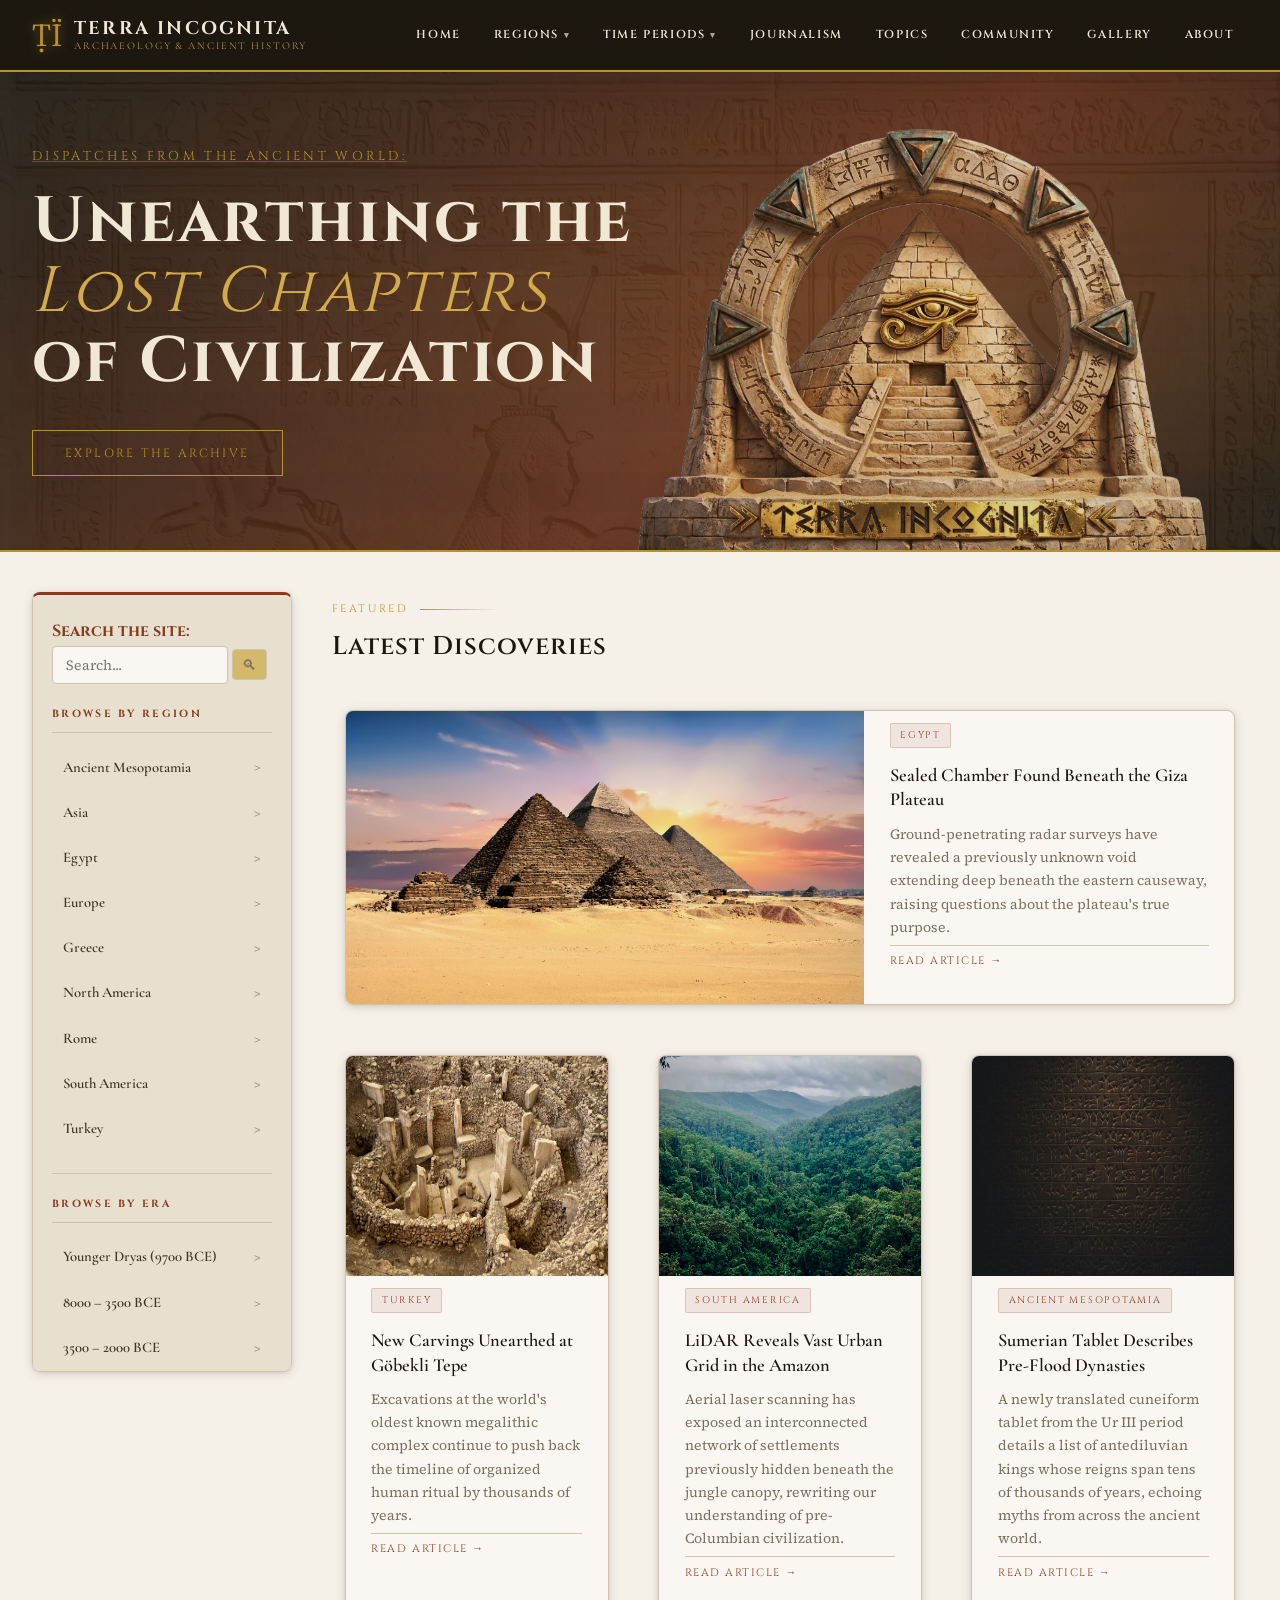
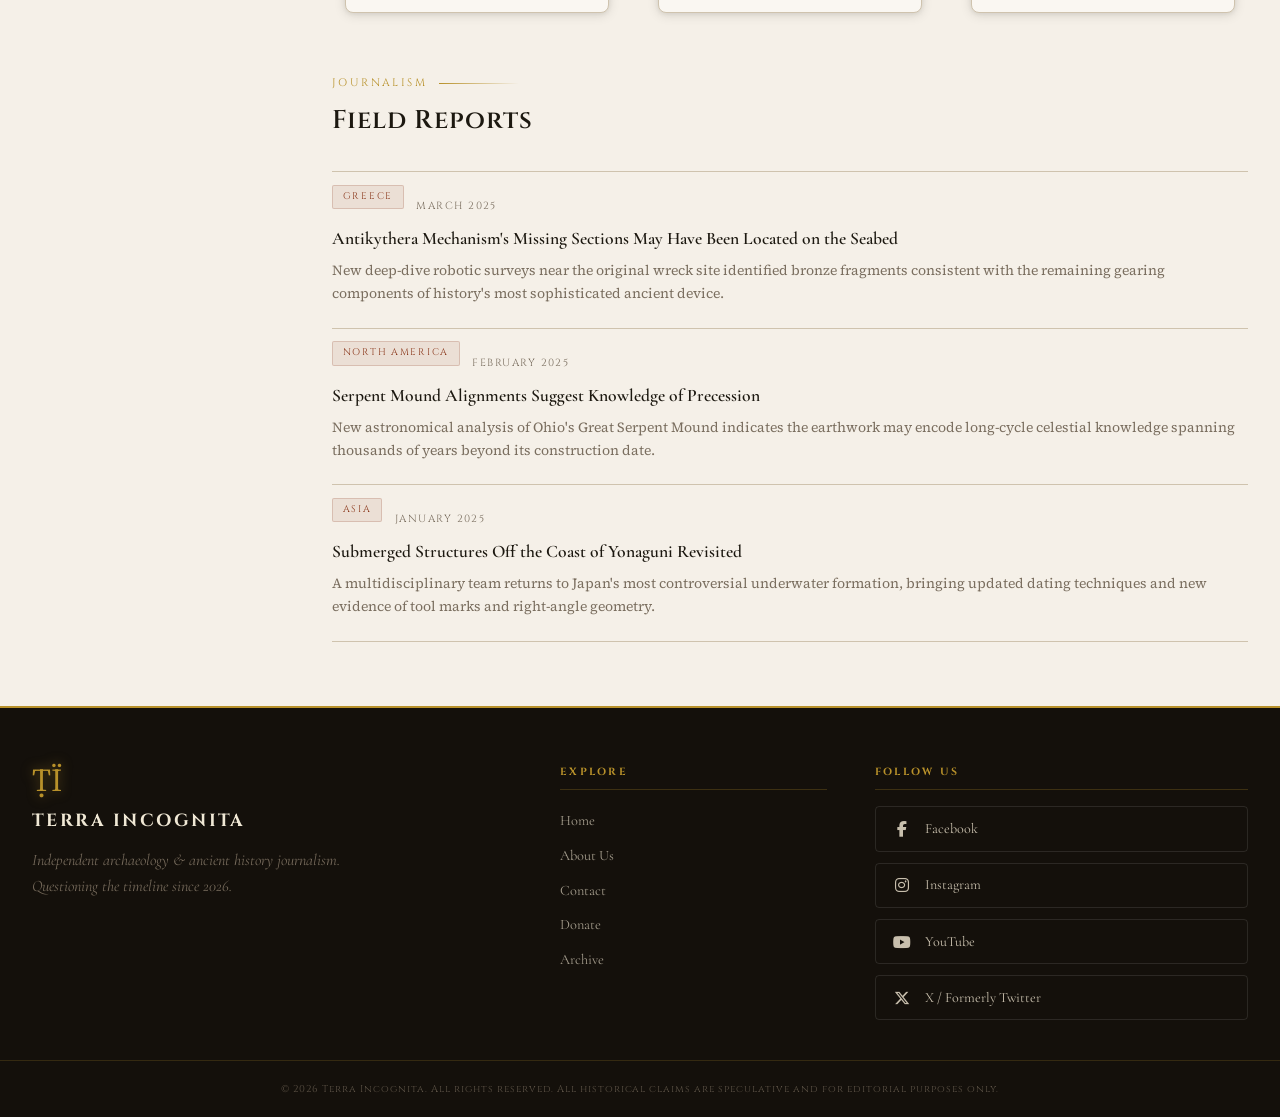
==== commit f8b09367: "re-designed logo component in banner, added stylign improvements, added new pics to gallery." ====
--- a/index.html
+++ b/index.html
@@ -1,5 +1,5 @@
 <!DOCTYPE html>
-<html lang="en">
+<html lang="en"></html>
 <head>
   <meta charset="UTF-8" />
   <meta name="viewport" content="width=device-width, initial-scale=1.0" />
@@ -61,14 +61,16 @@
               <li><a href="#">3500 – 2000 BCE</a></li>
               <li><a href="#">2000 – 500 BCE</a></li>
               <li><a href="#">500 BCE – 0 CE</a></li>
+              <li><a href="#">0 CE – 500 CE</a></li>
+              <li><a href="#">500 CE – 1500 CE</a></li>
             </ul>
           </li>
 
           <li class="nav-item"><a href="#" class="nav-link">Journalism</a></li>
-          <li class="nav-item"><a href="#" class="nav-link">Topics</a></li>
+          <li class="nav-item"><a href="indexTopics.html" class="nav-link">Topics</a></li>
           <li class="nav-item"><a href="#" class="nav-link">Community</a></li>
-          <li class="nav-item"><a href="#" class="nav-link">Map</a></li>
-          <li class="nav-item"><a href="#" class="nav-link">About</a></li>
+          <li class="nav-item"><a href="indexArchive.html" class="nav-link">Gallery</a></li>
+          <li class="nav-item"><a href="indexAbout.html" class="nav-link">About</a></li>
 
         </ul>
       </nav>
@@ -77,21 +79,21 @@
       <button class="hamburger" id="hamburger" aria-label="Open menu">
         <span></span><span></span><span></span>
       </button>
-    </div>
+    </div>e
   </header>
 
   <!-- ===== HERO BANNER ===== -->
   <section class="hero">
     <div class="hero-content">
-      <p class="hero-eyebrow">Dispatches from the Ancient World</p>
+      <p class="hero-eyebrow">Dispatches from the Ancient World:</p>
       <h1 class="hero-headline">Unearthing the<br><em>Lost Chapters</em><br>of Civilization</h1>
-      <a href="#" class="hero-cta">Explore the Archive</a>
+      <a href="indexArchive.html" class="hero-cta">Explore the Archive</a>
     </div>
     <div class="hero-img1-wrap">
       <img src="images/bambuk-egypt-2230584.jpg" alt="Ancient hieroglyphs" class="hero-img1">
     </div>
     <div class="hero-img2-wrap">
-      <img src="images/Ti_logo.png" alt="Terra Incognita Logo" class="hero-img2">
+      <img src="images/Ti_logo3.png" alt="Terra Incognita Logo" class="hero-img2">
     </div>
     <div class="hero-overlay"></div>
   </section>
@@ -102,6 +104,13 @@
     <!-- ===== SIDEBAR ===== -->
     <aside class="sidebar">
       <div class="sidebar-inner">
+
+        <form id="searchForm" class="sidebar-search" role="search" aria-label="Site search">
+          <label for="searchBox" style="font-family: var(--font-display); color: var(--color-accent); font-weight: bold;">Search the site:</label>
+          <input type="search" id="searchBox" name="q" placeholder="Search..." aria-label="Search the site">
+          <button type="submit" id="searchBox-btn">&#x1F50D;&#xFE0E;</button>
+        </form>
+        <div id="results" class="sidebar-results"></div>
 
         <h3 class="sidebar-heading">Browse by Region</h3>
 
@@ -368,10 +377,10 @@
         <h4 class="footer-heading">Explore</h4>
         <ul>
           <li><a href="#">Home</a></li>
-          <li><a href="#">Regions</a></li>
-          <li><a href="#">Time Periods</a></li>
-          <li><a href="#">Journalism</a></li>
-          <li><a href="#">Archaeologists</a></li>
+          <li><a href="indexAbout.html">About Us</a></li>
+          <li><a href="#">Contact</a></li>
+          <li><a href="#">Donate</a></li>
+          <li><a href="indexArchive.html">Archive</a></li>
         </ul>
       </div>
 
@@ -436,5 +445,6 @@
       });
     });
   </script>
+  <script src="js/search.js"></script>
 </body>
 </html>
--- a/css/styles.css
+++ b/css/styles.css
@@ -3,7 +3,7 @@
    Aesthetic: Aged parchment meets editorial museum catalog
    ============================================================ */
 
-/* ── CSS Custom Properties ── */
+/* === CSS Custom Properties === */
 :root {
   --color-bg:         #f5f0e8;       /* warm parchment */
   --color-bg-alt:     #ede7d9;       /* slightly darker parchment */
@@ -40,7 +40,7 @@
   --transition:       0.22s ease;
 }
 
-/* ── Reset & Base ── */
+/* === Reset & Base === */
 *, *::before, *::after { box-sizing: border-box; margin: 0; padding: 0; }
 
 html { scroll-behavior: smooth; }
@@ -61,7 +61,7 @@
 
 ul { list-style: none; }
 
-/* ── Decorative rule helper ── */
+/* === Decorative rule helper === */
 .section-label {
   font-family: var(--font-display);
   font-size: 0.68rem;
@@ -124,6 +124,7 @@
 }
 
 .logo-symbol {
+  font-size: 2rem;
   font-size: 2rem;
   color: var(--color-gold);
   line-height: 1;
@@ -246,7 +247,7 @@
   border-top: 1px solid rgba(255,255,255,0.06);
 }
 
-/* Hamburger */
+/* Hamburger for Mobile Navigation */
 .hamburger {
   display: none;
   flex-direction: column;
@@ -280,8 +281,7 @@
   overflow: hidden;
   background:
     linear-gradient(135deg, rgba(28,24,16,0.82) 0%, rgba(139,58,30,0.55) 60%, rgba(28,24,16,0.7) 100%),
-    repeating-linear-gradient(
-      45deg,
+  repeating-linear-gradient(
       transparent,
       transparent 40px,
       rgba(184,145,42,0.04) 40px,
@@ -311,11 +311,12 @@
 
 .hero-eyebrow {
   font-family: var(--font-display);
-  font-size: 0.7rem;
+  font-size: 0.8rem;
   letter-spacing: 0.26em;
   text-transform: uppercase;
   color: var(--color-gold);
   margin-bottom: 1.2rem;
+  text-decoration: underline 1px rgba(184,145,42,0.4);
 }
 
 .hero-headline {
@@ -363,7 +364,7 @@
 
 .hero-img2-wrap {
   position: absolute;
-  top: 76.5%;
+  top: 63%;
   left: 72%;
   transform: translate(-50%, -50%);
   z-index: 5;
@@ -380,7 +381,7 @@
 }
 
 /* ============================================================
-   PAGE LAYOUT — Sidebar + Main
+   PAGE LAYOUT —> Sidebar + Main
    ============================================================ */
 .page-wrapper {
   max-width: var(--max-width);
@@ -415,6 +416,43 @@
 
 .sidebar-inner { padding: 1.4rem 1.2rem 1.8rem; }
 
+
+/* === Search box ===*/
+#searchBox {
+  width: 80%;
+  padding: 0.5rem 0.8rem;
+  font-family: var(--font-body);
+  font-size: 0.88rem;
+  color: var(--color-text);
+  background: var(--color-surface);
+  border: 1px solid var(--color-border);
+  border-radius: var(--radius-sm);
+  margin-bottom: 1.4rem;
+  transition: border-color var(--transition), box-shadow var(--transition);
+}
+
+#searchBox-btn {
+  position: inline-block;
+  width: 16%;
+  background-color: #d4b86b;
+  border: 1px solid var(--color-border);
+  border-radius: var(--radius-sm);
+  padding: 0.4rem 0.6rem;
+  color: var(--color-muted);
+  font-size: 0.9rem;
+  cursor: pointer;
+}
+
+#searchBox:hover {
+  border: 1px solid var(--color-accent);
+  box-shadow: 0 2px 8px rgba(139,58,30,0.15);
+}
+
+#searchBox-btn:hover {
+  border-color: var(--color-accent);
+  color: var(--color-accent);
+}
+
 .sidebar-heading {
   font-family: var(--font-display);
   font-size: 0.65rem;
@@ -456,7 +494,7 @@
 .sidebar-region::-webkit-details-marker { display: none; }
 
 .sidebar-region::after {
-  content: '+';
+  content: '>';
   font-size: 1rem;
   font-weight: 300;
   color: var(--color-muted);
@@ -465,7 +503,7 @@
 }
 
 .sidebar-section[open] > .sidebar-region::after {
-  content: '−';
+  content: '-';
   color: var(--color-accent);
 }
 
@@ -508,7 +546,7 @@
   padding-top: 0.5rem;
 }
 
-/* ── Card Grid ── */
+/* === Card Grid === */
 .card-grid {
   display: grid;
   grid-template-columns: repeat(auto-fill, minmax(260px, 1fr));
@@ -522,6 +560,7 @@
   overflow: hidden;
   box-shadow: var(--shadow-card);
   transition: transform var(--transition), box-shadow var(--transition);
+  margin: .8rem;
 }
 
 .card:hover {
@@ -535,7 +574,13 @@
   grid-template-columns: 1.4fr 1fr;
 }
 
+.card-topics {
+  height: 160px;
+  
+}
+
 .card-img-wrap { overflow: hidden; }
+
 
 .card-img-placeholder {
   display: flex;
@@ -548,7 +593,7 @@
 
 .card:hover .card-img-placeholder { transform: scale(1.04); }
 
-/* Placeholder images using CSS gradients to simulate themed images
+ /*===Placeholder images using CSS gradients to simulate themed images===
 .img-1 {
   background: linear-gradient(135deg, #3d2e1a 0%, #6b4423 40%, #8b6635 70%, #b89054 100%);
 }
@@ -580,6 +625,23 @@
   border-radius: 2px;
   align-self: flex-start;
   border: 1px solid rgba(139,58,30,0.2);
+  position: relative;
+  top: -10px;
+}
+
+.card-topics-tag {
+   font-family: var(--font-display);
+  font-size: 0.6rem;
+  letter-spacing: 0.18em;
+  text-transform: uppercase;
+  color: var(--color-accent);
+  background: rgba(139,58,30,0.09);
+  padding: 0.2rem 0.6rem;
+  border-radius: 2px;
+  align-self: flex-start;
+  border: 1px solid rgba(139,58,30,0.2);
+  position: relative;
+  top: -.9rem;
 }
 
 .card-title {
@@ -588,12 +650,16 @@
   font-weight: 600;
   line-height: 1.35;
   color: var(--color-dark);
+  position: relative;
+  top: -5px;
 }
 
 .card-excerpt {
   font-size: 0.88rem;
   color: var(--color-muted);
   line-height: 1.65;
+  position: relative;
+  top: -4px;
 }
 
 .card-link {
@@ -602,10 +668,11 @@
   letter-spacing: 0.14em;
   text-transform: uppercase;
   color: var(--color-accent);
-  margin-top: auto;
+  bottom: 8px;;
   padding-top: 0.4rem;
   border-top: 1px solid var(--color-border);
   transition: color var(--transition), letter-spacing var(--transition);
+  position: relative;
 }
 
 .card-link:hover {
@@ -613,7 +680,263 @@
   letter-spacing: 0.2em;
 }
 
-/* ── List Articles ── */
+/* === About Page === */
+.about-section {
+  background-color: var(--color-sidebar-bg);
+  background-image:
+   linear-gradient(rgba(232, 224, 207, 0.85), rgba(232, 224, 207, 0.85)),
+    url('../images/human_evolution1.jpg');
+  background-size: contain;
+  background-position: top 6.4rem left 50%;
+  background-repeat: no-repeat;
+  border: 1px solid var(--color-border);
+  max-width: 80rem;
+  margin: 2rem auto;
+  padding: 3rem 3rem;
+  border-radius: .7rem;
+  
+}
+
+.about-title {
+  font-family: var(--font-display);
+  font-size: 2rem;
+  font-weight: 700;
+  color: var(--color-accent);
+  letter-spacing: 0.04em;
+  margin-bottom: 1.8rem;
+  text-align: center;
+  border-bottom: #14100b 1px solid;
+}
+
+.about-description {
+  font-family: var(--font-serif);
+  font-size: 1.3rem;
+  color: var(--color-text);
+  line-height: 1.65;
+  margin-bottom: 1.2rem;
+}
+
+.about-footer {
+  text-align: center;
+  border-top: #14100b 1px solid;
+  padding-top: 1.8rem;
+}
+
+.about-footer-link {
+  font-weight: bold;
+  font-family: var(--font-display);
+  font-size: 0.75rem;
+  letter-spacing: 0.1em;
+  text-transform: uppercase;
+  color: var(--color-accent);
+  transition: color var(--transition);
+  padding: 0.4rem 0.8rem;
+  
+}
+
+.about-footer-text {
+  font-family: var(--font-serif);
+  font-size: 1.1rem;
+  font-style: italic;
+  color: var(--color-muted);
+  line-height: 1.5;
+  margin-top: 0.6rem;
+}
+
+/* === Alien Runner animation === */
+#alien-runner {
+  position: fixed;
+  bottom: 1rem;
+  width: 8rem;
+  height: auto;
+  z-index: 9999;
+  pointer-events: none;
+  display: none;
+}
+
+#alien-runner.running {
+  display: block;
+  animation: alienRun 6s linear forwards,
+             alienBob 0.5s ease-in-out infinite,
+             alienRock 0.5s ease-in-out infinite;
+}
+
+@keyframes alienRun {
+  from { left: 110vw; }
+  to   { left: -350px; }
+}
+
+@keyframes alienBob {
+  0%   { margin-bottom: 0px; }
+  50%  { margin-bottom: 18px; }
+  100% { margin-bottom: 0px; }
+}
+
+@keyframes alienRock {
+  0%   { rotate: -6deg; }
+  50%  { rotate: 6deg; }
+  100% { rotate: -6deg; }
+}
+
+.unknown-land {
+  color: var(--color-accent);
+  font-weight: 900;
+  cursor: pointer;
+}
+
+/* === Gallery Page === */
+.gallery-filters {
+  display: flex;
+  flex-wrap: wrap;
+  gap: .5rem;
+  margin-bottom: 1.8rem;
+}
+
+.gallery-btn {
+  background: transparent;
+  border: 1px solid #c9a84c88;
+  border-radius: 3px;
+  color: #684f09;
+  cursor: pointer;
+  font-family: var(--font-display);
+  font-size: .78rem;
+  letter-spacing: .07em;
+  padding: .35rem .9rem;
+  text-transform: uppercase;
+  transition: background .2s, color .2s;
+}
+.gallery-btn:hover,
+.gallery-btn.active {
+  background: #c9a84c;
+  color: #1a1008;
+}
+
+.gallery-grid {
+  display: grid;
+  grid-template-columns: repeat(auto-fill, minmax(200px, 1fr));
+  gap: 1rem;
+  margin-bottom: 3rem;
+}
+
+.gallery-item {
+  position: relative;
+  aspect-ratio: 4 / 3;
+  overflow: hidden;
+  border: 1px solid #2a1e0e;
+  border-radius: 3px;
+  cursor: pointer;
+}
+.gallery-item img {
+  width: 100%;
+  height: 100%;
+  object-fit: cover;
+  display: block;
+  transition: transform .35s ease;
+}
+.gallery-item:hover img { transform: scale(1.06); }
+
+.gallery-item.hidden { display: none; }
+
+.gallery-overlay {
+  position: absolute;
+  bottom: 0; left: 0; right: 0;
+  background: linear-gradient(transparent, rgba(10,6,2,.85));
+  padding: .6rem .7rem .5rem;
+  transform: translateY(100%);
+  transition: transform .25s ease;
+}
+.gallery-item:hover .gallery-overlay { transform: translateY(0); }
+
+.gallery-tag {
+  display: inline-block;
+  background: #c9a84c;
+  color: #1a1008;
+  font-family: var(--font-display);
+  font-size: .65rem;
+  letter-spacing: .07em;
+  padding: 1px 6px;
+  text-transform: uppercase;
+  border-radius: 2px;
+  margin-bottom: .25rem;
+}
+.gallery-caption {
+  color: #e8d9b5;
+  font-family: var(--font-display);
+  font-size: .78rem;
+  margin: 0;
+  line-height: 1.3;
+}
+
+/* === Lightbox === */
+.lightbox {
+  display: none;
+  position: fixed;
+  inset: 0;
+  background: rgba(0,0,0,.92);
+  z-index: 1000;
+  align-items: center;
+  justify-content: center;
+}
+.lightbox.open { display: flex; }
+
+.lightbox-inner {
+  max-width: 85vw;
+  max-height: 85vh;
+  text-align: center;
+}
+.lightbox-inner img {
+  max-width: 100%;
+  max-height: 75vh;
+  object-fit: contain;
+  border: 1px solid #c9a84c44;
+  border-radius: 3px;
+}
+
+.lightbox-info {
+  margin-top: .6rem;
+}
+.lightbox-tag {
+  display: inline-block;
+  background: #c9a84c;
+  color: #1a1008;
+  font-family: var(--font-display);
+  font-size: .7rem;
+  letter-spacing: .07em;
+  padding: 1px 8px;
+  border-radius: 2px;
+  text-transform: uppercase;
+  margin-bottom: .3rem;
+}
+.lightbox-title {
+  color: #e8d9b5;
+  font-family: var(--font-display);
+  font-size: 1rem;
+  margin: 0;
+}
+
+.lightbox-close,
+.lightbox-prev,
+.lightbox-next {
+  position: absolute;
+  background: transparent;
+  border: 1px solid #c9a84c66;
+  border-radius: 3px;
+  color: #c9a84c;
+  cursor: pointer;
+  font-size: 1.4rem;
+  line-height: 1;
+  padding: .3rem .65rem;
+  transition: background .15s;
+}
+.lightbox-close:hover,
+.lightbox-prev:hover,
+.lightbox-next:hover { background: #c9a84c22; }
+
+.lightbox-close { top: 1.2rem; right: 1.2rem; font-size: 1rem; }
+.lightbox-prev  { left: 1.2rem;  top: 50%; transform: translateY(-50%); }
+.lightbox-next  { right: 1.2rem; top: 50%; transform: translateY(-50%); }
+
+/* === List Articles === */
 .list-articles {
   display: flex;
   flex-direction: column;
@@ -797,22 +1120,6 @@
   opacity: 0.7;
 }
 
-.footer-img-wrap {
-  position: absolute;
-  top: 56%;
-  left: 62%;
-  transform: translate(-50%, -50%);
-  z-index: 5;
-  pointer-events: none;
-}
-
-.footer-img {
-  width: 120px;
-  height: auto;
-  opacity: 0.60;
- 
-}
-
 /* ============================================================
    media queries for responsiveness
      (sidebar is removed, nav becomes hamburger style, card grid adjusts)
@@ -820,9 +1127,11 @@
 
 /* Tablet */
 @media (max-width: 1024px) {
+
   .page-wrapper {
-    grid-template-columns: 220px 1fr;
+    grid-template-columns: 280px 1fr;
     gap: 1.5rem;
+    flex-grow: 1100px;
   }
   .footer-inner {
     grid-template-columns: 1fr 1fr;
@@ -916,8 +1225,10 @@
 }
 
 @media (max-width: 480px) {
-  .hero-headline { font-size: 2rem; }
-  .hero-img { display: flex; }
+  .hero-headline { font-size: 1.5rem; }
+  .hero-img1 { position: absolute; top: 17%; }
+  .hero-img2 { display: none; }
   .card-grid { grid-template-columns: 1fr; }
   .card-featured { grid-template-columns: 1fr; }
-}
+  .card-body { padding: 1rem 1.3rem; gap: .3rem;}
+}
